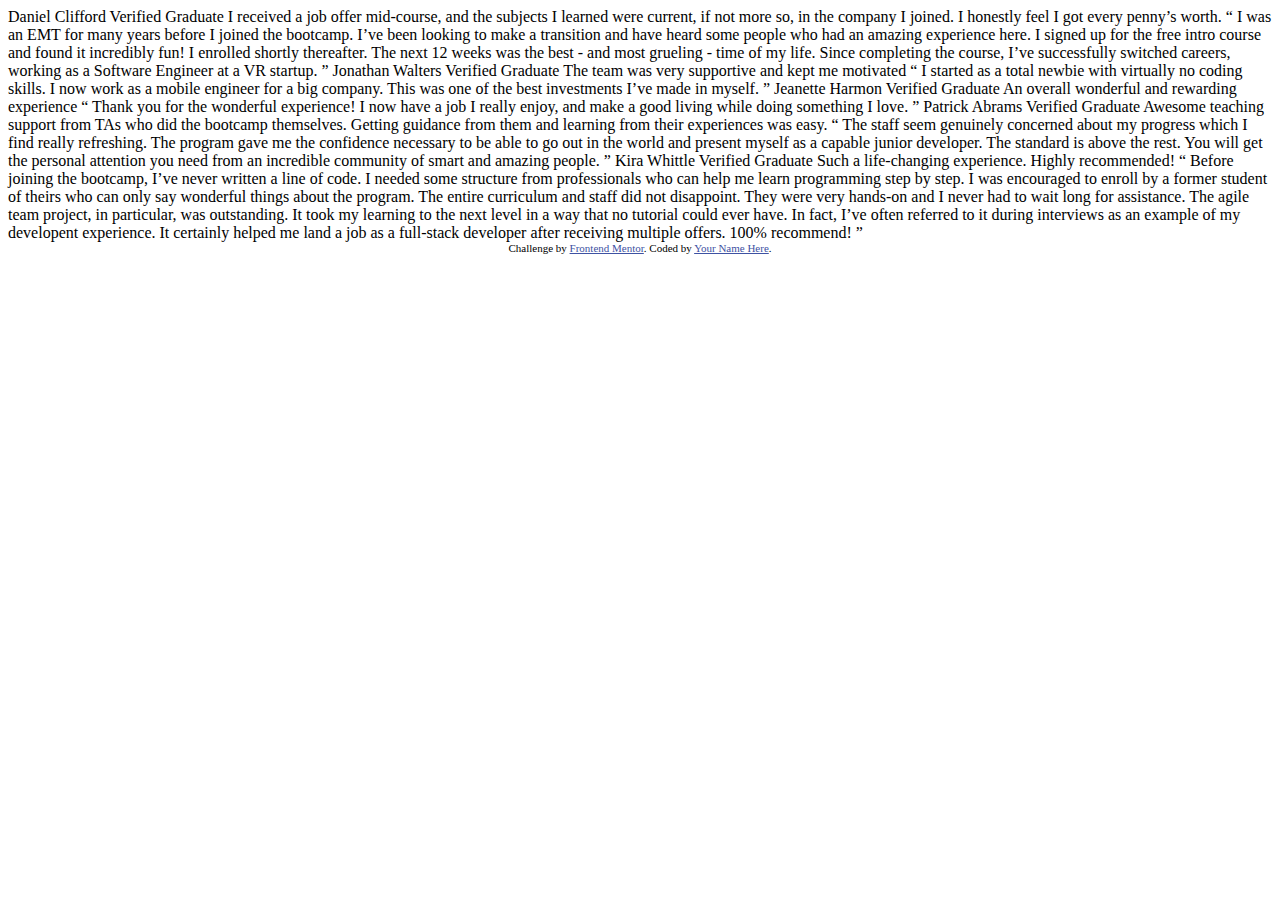
==== index.html @ 877fb2da "Primer commit" ====
<!DOCTYPE html>
<html lang="en">
<head>
  <meta charset="UTF-8">
  <meta name="viewport" content="width=device-width, initial-scale=1.0"> <!-- displays site properly based on user's device -->

  <link rel="icon" type="image/png" sizes="32x32" href="./images/favicon-32x32.png">
  
  <title>Frontend Mentor | [Challenge Name Here]</title>

  <!-- Feel free to remove these styles or customise in your own stylesheet 👍 -->
  <style>
    .attribution { font-size: 11px; text-align: center; }
    .attribution a { color: hsl(228, 45%, 44%); }
  </style>
</head>
<body>
  Daniel Clifford
  Verified Graduate

  I received a job offer mid-course, and the subjects I learned were current, if not more so, 
  in the company I joined. I honestly feel I got every penny’s worth.

  “ I was an EMT for many years before I joined the bootcamp. I’ve been looking to make a 
  transition and have heard some people who had an amazing experience here. I signed up 
  for the free intro course and found it incredibly fun! I enrolled shortly thereafter. 
  The next 12 weeks was the best - and most grueling - time of my life. Since completing 
  the course, I’ve successfully switched careers, working as a Software Engineer at a VR startup. ”

  Jonathan Walters
  Verified Graduate

  The team was very supportive and kept me motivated

  “ I started as a total newbie with virtually no coding skills. I now work as a mobile engineer 
  for a big company. This was one of the best investments I’ve made in myself. ”

  Jeanette Harmon
  Verified Graduate

  An overall wonderful and rewarding experience

  “ Thank you for the wonderful experience! I now have a job I really enjoy, and make a good living 
  while doing something I love. ”

  Patrick Abrams
  Verified Graduate

  Awesome teaching support from TAs who did the bootcamp themselves. Getting guidance from them and 
  learning from their experiences was easy.

  “ The staff seem genuinely concerned about my progress which I find really refreshing. The program 
  gave me the confidence necessary to be able to go out in the world and present myself as a capable 
  junior developer. The standard is above the rest. You will get the personal attention you need from 
  an incredible community of smart and amazing people. ”

  Kira Whittle
  Verified Graduate

  Such a life-changing experience. Highly recommended!

  “ Before joining the bootcamp, I’ve never written a line of code. I needed some structure from 
  professionals who can help me learn programming step by step. I was encouraged to enroll by a former 
  student of theirs who can only say wonderful things about the program. The entire curriculum and staff 
  did not disappoint. They were very hands-on and I never had to wait long for assistance. The agile team 
  project, in particular, was outstanding. It took my learning to the next level in a way that no tutorial 
  could ever have. In fact, I’ve often referred to it during interviews as an example of my developent 
  experience. It certainly helped me land a job as a full-stack developer after receiving multiple offers. 
  100% recommend! ”
  
  <div class="attribution">
    Challenge by <a href="https://www.frontendmentor.io?ref=challenge" target="_blank">Frontend Mentor</a>. 
    Coded by <a href="#">Your Name Here</a>.
  </div>
</body>
</html>
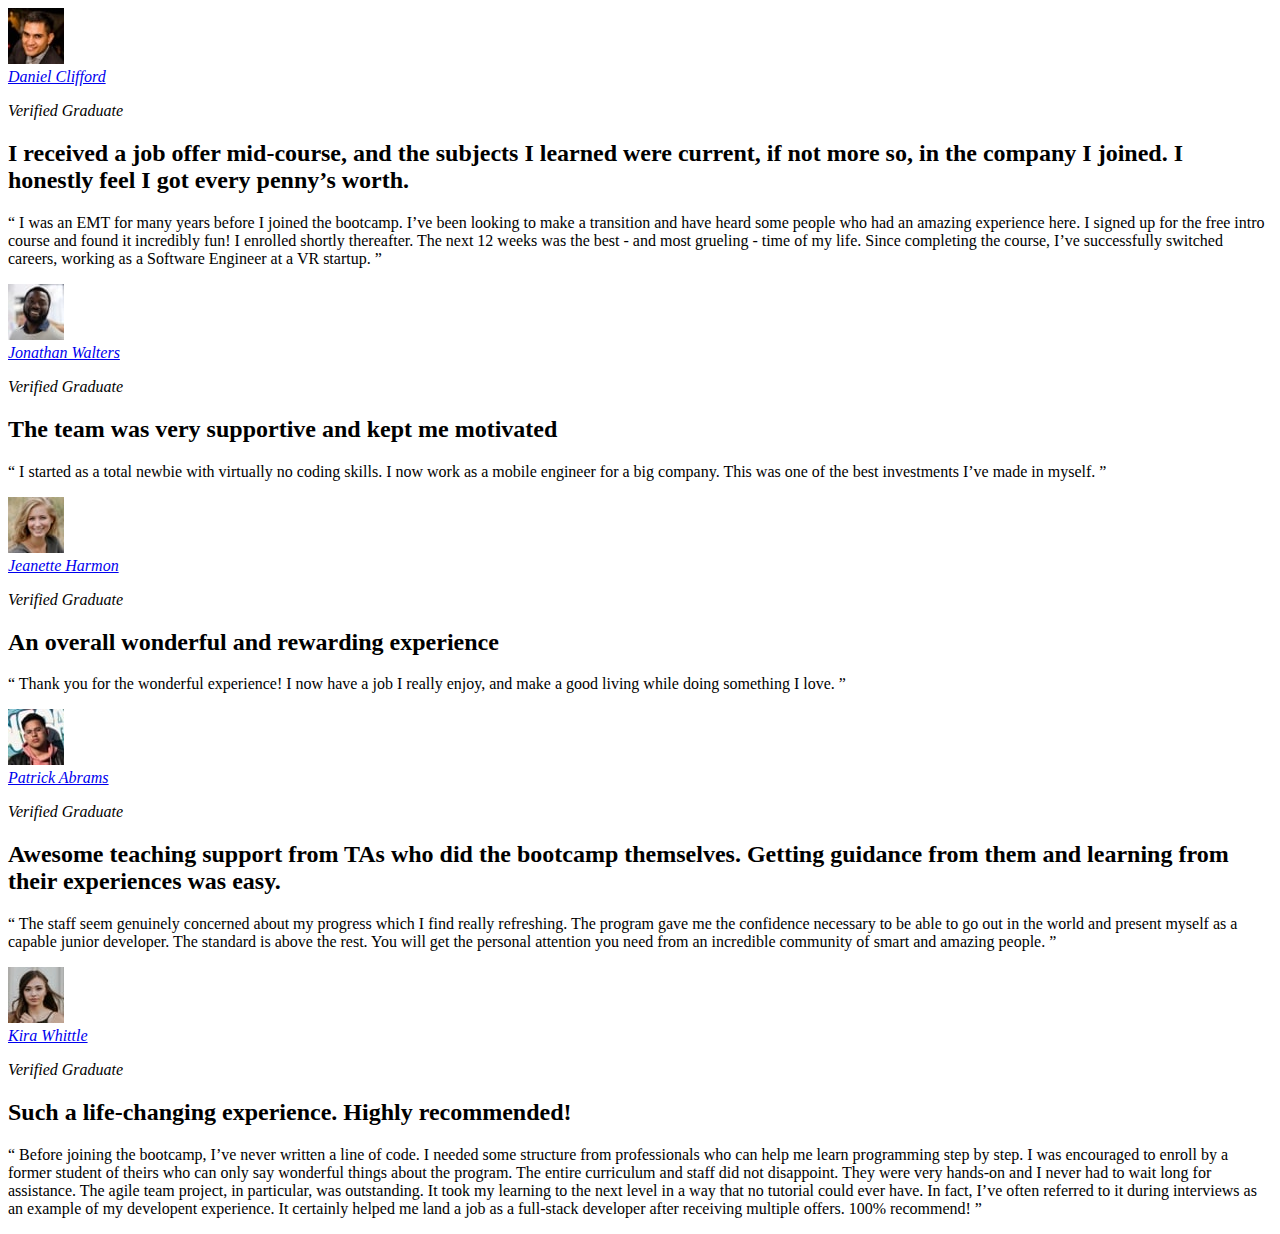
==== commit c8827e03: "Modificando: Organizando el html" ====
--- a/index.html
+++ b/index.html
@@ -1,76 +1,113 @@
 <!DOCTYPE html>
 <html lang="en">
-<head>
-  <meta charset="UTF-8">
-  <meta name="viewport" content="width=device-width, initial-scale=1.0"> <!-- displays site properly based on user's device -->
+  <head>
+    <meta charset="UTF-8" />
+    <meta name="viewport" content="width=device-width, initial-scale=1.0" />
+    <!-- displays site properly based on user's device -->
 
-  <link rel="icon" type="image/png" sizes="32x32" href="./images/favicon-32x32.png">
-  
-  <title>Frontend Mentor | [Challenge Name Here]</title>
+    <link
+      rel="icon"
+      type="image/png"
+      sizes="32x32"
+      href="./images/favicon-32x32.png"
+    />
 
-  <!-- Feel free to remove these styles or customise in your own stylesheet 👍 -->
-  <style>
-    .attribution { font-size: 11px; text-align: center; }
-    .attribution a { color: hsl(228, 45%, 44%); }
-  </style>
-</head>
-<body>
-  Daniel Clifford
-  Verified Graduate
-
-  I received a job offer mid-course, and the subjects I learned were current, if not more so, 
-  in the company I joined. I honestly feel I got every penny’s worth.
-
-  “ I was an EMT for many years before I joined the bootcamp. I’ve been looking to make a 
-  transition and have heard some people who had an amazing experience here. I signed up 
-  for the free intro course and found it incredibly fun! I enrolled shortly thereafter. 
-  The next 12 weeks was the best - and most grueling - time of my life. Since completing 
-  the course, I’ve successfully switched careers, working as a Software Engineer at a VR startup. ”
-
-  Jonathan Walters
-  Verified Graduate
-
-  The team was very supportive and kept me motivated
-
-  “ I started as a total newbie with virtually no coding skills. I now work as a mobile engineer 
-  for a big company. This was one of the best investments I’ve made in myself. ”
-
-  Jeanette Harmon
-  Verified Graduate
-
-  An overall wonderful and rewarding experience
-
-  “ Thank you for the wonderful experience! I now have a job I really enjoy, and make a good living 
-  while doing something I love. ”
-
-  Patrick Abrams
-  Verified Graduate
-
-  Awesome teaching support from TAs who did the bootcamp themselves. Getting guidance from them and 
-  learning from their experiences was easy.
-
-  “ The staff seem genuinely concerned about my progress which I find really refreshing. The program 
-  gave me the confidence necessary to be able to go out in the world and present myself as a capable 
-  junior developer. The standard is above the rest. You will get the personal attention you need from 
-  an incredible community of smart and amazing people. ”
-
-  Kira Whittle
-  Verified Graduate
-
-  Such a life-changing experience. Highly recommended!
-
-  “ Before joining the bootcamp, I’ve never written a line of code. I needed some structure from 
-  professionals who can help me learn programming step by step. I was encouraged to enroll by a former 
-  student of theirs who can only say wonderful things about the program. The entire curriculum and staff 
-  did not disappoint. They were very hands-on and I never had to wait long for assistance. The agile team 
-  project, in particular, was outstanding. It took my learning to the next level in a way that no tutorial 
-  could ever have. In fact, I’ve often referred to it during interviews as an example of my developent 
-  experience. It certainly helped me land a job as a full-stack developer after receiving multiple offers. 
-  100% recommend! ”
-  
-  <div class="attribution">
-    Challenge by <a href="https://www.frontendmentor.io?ref=challenge" target="_blank">Frontend Mentor</a>. 
-    Coded by <a href="#">Your Name Here</a>.
-  </div>
-</body>
-</html>+    <title>testimonials-section</title>
+  </head>
+  <body>
+    <main>
+      <!-- Opinion de Daniel -->
+      <article>
+        <img src="./images/image-daniel.jpg" alt="Foto de daniel" />
+        <address>
+          <a href="#">Daniel Clifford</a>
+          <p>Verified Graduate</p>
+        </address>
+        <h2>
+          I received a job offer mid-course, and the subjects I learned were
+          current, if not more so, in the company I joined. I honestly feel I
+          got every penny’s worth.
+        </h2>
+        <p>
+          “ I was an EMT for many years before I joined the bootcamp. I’ve been
+          looking to make a transition and have heard some people who had an
+          amazing experience here. I signed up for the free intro course and
+          found it incredibly fun! I enrolled shortly thereafter. The next 12
+          weeks was the best - and most grueling - time of my life. Since
+          completing the course, I’ve successfully switched careers, working as
+          a Software Engineer at a VR startup. ”
+        </p>
+      </article>
+      <!-- Opinion de jonathan -->
+      <article>
+        <img src="./images/image-jonathan.jpg" alt="Foto de Jonathan" />
+        <address>
+          <a href="#">Jonathan Walters</a>
+          <p>Verified Graduate</p>
+        </address>
+        <h2>The team was very supportive and kept me motivated</h2>
+        <p>
+          “ I started as a total newbie with virtually no coding skills. I now
+          work as a mobile engineer for a big company. This was one of the best
+          investments I’ve made in myself. ”
+        </p>
+      </article>
+      <!-- Opinion de jeanette -->
+      <article>
+        <img src="./images/image-jeanette.jpg" alt="Foto de Jeanette" />
+        <address>
+          <a href="#">Jeanette Harmon</a>
+          <p>Verified Graduate</p>
+        </address>
+        <h2>An overall wonderful and rewarding experience</h2>
+        <p>
+          “ Thank you for the wonderful experience! I now have a job I really
+          enjoy, and make a good living while doing something I love. ”
+        </p>
+      </article>
+      <!-- opinion de Patrick -->
+      <article>
+        <img src="./images/image-patrick.jpg" alt="Foto de Patrick" />
+        <address>
+          <a href="#">Patrick Abrams</a>
+          <p>Verified Graduate</p>
+        </address>
+        <h2>
+          Awesome teaching support from TAs who did the bootcamp themselves.
+          Getting guidance from them and learning from their experiences was
+          easy.
+        </h2>
+        <p>
+          “ The staff seem genuinely concerned about my progress which I find
+          really refreshing. The program gave me the confidence necessary to be
+          able to go out in the world and present myself as a capable junior
+          developer. The standard is above the rest. You will get the personal
+          attention you need from an incredible community of smart and amazing
+          people. ”
+        </p>
+      </article>
+      <!-- Pínion de Kira -->
+      <article>
+        <img src="./images/image-kira.jpg" alt="Foto de Kira " />
+        <address>
+          <a href="#">Kira Whittle</a>
+          <p>Verified Graduate</p>
+        </address>
+        <h2>Such a life-changing experience. Highly recommended!</h2>
+        <p>
+          “ Before joining the bootcamp, I’ve never written a line of code. I
+          needed some structure from professionals who can help me learn
+          programming step by step. I was encouraged to enroll by a former
+          student of theirs who can only say wonderful things about the program.
+          The entire curriculum and staff did not disappoint. They were very
+          hands-on and I never had to wait long for assistance. The agile team
+          project, in particular, was outstanding. It took my learning to the
+          next level in a way that no tutorial could ever have. In fact, I’ve
+          often referred to it during interviews as an example of my developent
+          experience. It certainly helped me land a job as a full-stack
+          developer after receiving multiple offers. 100% recommend! ”
+        </p>
+      </article>
+    </main>
+  </body>
+</html>
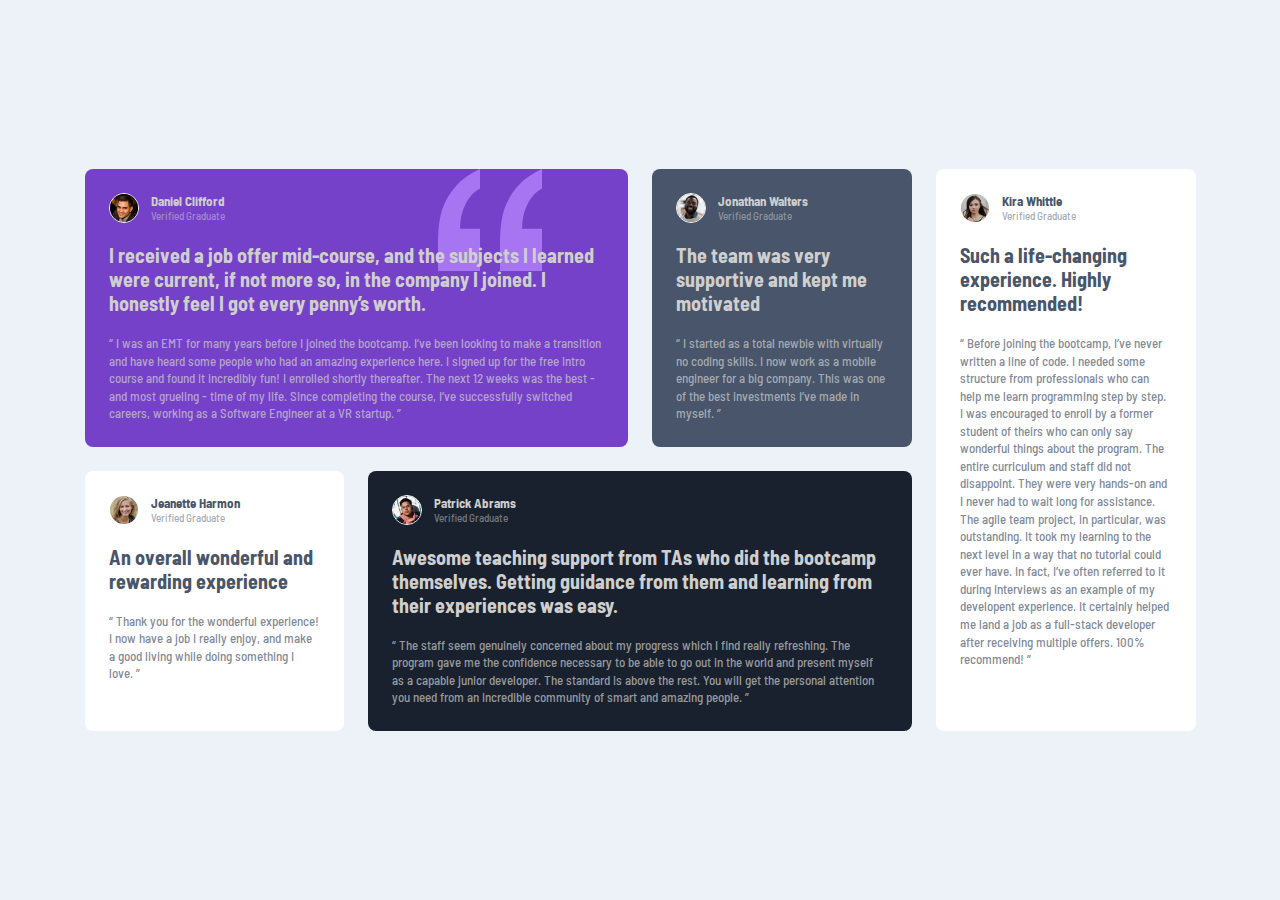
==== commit 9c5c7cb3: "Modificacion: Avanzando con el diseño, organizando el html y css" ====
--- a/index.html
+++ b/index.html
@@ -1,9 +1,8 @@
 <!DOCTYPE html>
-<html lang="en">
+<html lang="es">
   <head>
     <meta charset="UTF-8" />
     <meta name="viewport" content="width=device-width, initial-scale=1.0" />
-    <!-- displays site properly based on user's device -->
 
     <link
       rel="icon"
@@ -11,103 +10,182 @@
       sizes="32x32"
       href="./images/favicon-32x32.png"
     />
+    <!-- Hoja de estilos -->
+    <link rel="stylesheet" href="./style.css" />
 
     <title>testimonials-section</title>
   </head>
   <body>
     <main>
-      <!-- Opinion de Daniel -->
-      <article>
-        <img src="./images/image-daniel.jpg" alt="Foto de daniel" />
-        <address>
-          <a href="#">Daniel Clifford</a>
-          <p>Verified Graduate</p>
-        </address>
-        <h2>
-          I received a job offer mid-course, and the subjects I learned were
-          current, if not more so, in the company I joined. I honestly feel I
-          got every penny’s worth.
-        </h2>
-        <p>
-          “ I was an EMT for many years before I joined the bootcamp. I’ve been
-          looking to make a transition and have heard some people who had an
-          amazing experience here. I signed up for the free intro course and
-          found it incredibly fun! I enrolled shortly thereafter. The next 12
-          weeks was the best - and most grueling - time of my life. Since
-          completing the course, I’ve successfully switched careers, working as
-          a Software Engineer at a VR startup. ”
-        </p>
-      </article>
-      <!-- Opinion de jonathan -->
-      <article>
-        <img src="./images/image-jonathan.jpg" alt="Foto de Jonathan" />
-        <address>
-          <a href="#">Jonathan Walters</a>
-          <p>Verified Graduate</p>
-        </address>
-        <h2>The team was very supportive and kept me motivated</h2>
-        <p>
-          “ I started as a total newbie with virtually no coding skills. I now
-          work as a mobile engineer for a big company. This was one of the best
-          investments I’ve made in myself. ”
-        </p>
-      </article>
-      <!-- Opinion de jeanette -->
-      <article>
-        <img src="./images/image-jeanette.jpg" alt="Foto de Jeanette" />
-        <address>
-          <a href="#">Jeanette Harmon</a>
-          <p>Verified Graduate</p>
-        </address>
-        <h2>An overall wonderful and rewarding experience</h2>
-        <p>
-          “ Thank you for the wonderful experience! I now have a job I really
-          enjoy, and make a good living while doing something I love. ”
-        </p>
-      </article>
-      <!-- opinion de Patrick -->
-      <article>
-        <img src="./images/image-patrick.jpg" alt="Foto de Patrick" />
-        <address>
-          <a href="#">Patrick Abrams</a>
-          <p>Verified Graduate</p>
-        </address>
-        <h2>
-          Awesome teaching support from TAs who did the bootcamp themselves.
-          Getting guidance from them and learning from their experiences was
-          easy.
-        </h2>
-        <p>
-          “ The staff seem genuinely concerned about my progress which I find
-          really refreshing. The program gave me the confidence necessary to be
-          able to go out in the world and present myself as a capable junior
-          developer. The standard is above the rest. You will get the personal
-          attention you need from an incredible community of smart and amazing
-          people. ”
-        </p>
-      </article>
-      <!-- Pínion de Kira -->
-      <article>
-        <img src="./images/image-kira.jpg" alt="Foto de Kira " />
-        <address>
-          <a href="#">Kira Whittle</a>
-          <p>Verified Graduate</p>
-        </address>
-        <h2>Such a life-changing experience. Highly recommended!</h2>
-        <p>
-          “ Before joining the bootcamp, I’ve never written a line of code. I
-          needed some structure from professionals who can help me learn
-          programming step by step. I was encouraged to enroll by a former
-          student of theirs who can only say wonderful things about the program.
-          The entire curriculum and staff did not disappoint. They were very
-          hands-on and I never had to wait long for assistance. The agile team
-          project, in particular, was outstanding. It took my learning to the
-          next level in a way that no tutorial could ever have. In fact, I’ve
-          often referred to it during interviews as an example of my developent
-          experience. It certainly helped me land a job as a full-stack
-          developer after receiving multiple offers. 100% recommend! ”
-        </p>
-      </article>
+      <!-- Seccion de opiniones -->
+      <section class="opinions--grid">
+        <!-- Opinion de Daniel -->
+        <article
+          class="opinion--daniel--position opinion--daniel opinion--padding--border opinion--background--violet opinion--flex"
+        >
+          <header class="opinion__header--flex">
+            <img
+              class="opinion__avatar--border"
+              src="./images/image-daniel.jpg"
+              alt="Foto de daniel"
+            />
+            <address class="opinion__address--flex">
+              <a
+                class="opinion__enlace--decoracion opinion__autor--font opinion--text-Light-gray"
+                href="#"
+              >
+                Daniel Clifford
+              </a>
+              <span class="opinion__Verified--font">Verified Graduate</span>
+            </address>
+          </header>
+          <h2 class="opinion__titulo--font opinion--text-Light-gray">
+            I received a job offer mid-course, and the subjects I learned were
+            current, if not more so, in the company I joined. I honestly feel I
+            got every penny’s worth.
+          </h2>
+          <p class="opinion__parrafo--font opinion__parrafo--light-gray">
+            “ I was an EMT for many years before I joined the bootcamp. I’ve
+            been looking to make a transition and have heard some people who had
+            an amazing experience here. I signed up for the free intro course
+            and found it incredibly fun! I enrolled shortly thereafter. The next
+            12 weeks was the best - and most grueling - time of my life. Since
+            completing the course, I’ve successfully switched careers, working
+            as a Software Engineer at a VR startup. ”
+          </p>
+        </article>
+        <!-- Opinion de jonathan -->
+        <article
+          class="opinion--jonatha--position opinion--padding--border opinion--background--grayish-blue opinion--flex"
+        >
+          <header class="opinion__header--flex">
+            <img
+              class="opinion__avatar--border"
+              src="./images/image-jonathan.jpg"
+              alt="Foto de Jonathan"
+            />
+            <address class="opinion__address--flex">
+              <a
+                class="opinion__enlace--decoracion opinion__autor--font opinion--text-Light-gray"
+                href="#"
+                >Jonathan Walters</a
+              >
+              <span class="opinion__Verified--font">Verified Graduate</span>
+            </address>
+          </header>
+          <h2 class="opinion__titulo--font opinion--text-Light-gray">
+            The team was very supportive and kept me motivated
+          </h2>
+          <p class="opinion__parrafo--font opinion__parrafo--light-gray">
+            “ I started as a total newbie with virtually no coding skills. I now
+            work as a mobile engineer for a big company. This was one of the
+            best investments I’ve made in myself. ”
+          </p>
+        </article>
+        <!-- Opinion de jeanette -->
+        <article
+          class="opinion--jeanette--position opinion--padding--border opinion--background--white opinion--flex"
+        >
+          <header class="opinion__header--flex">
+            <img
+              class="opinion__avatar--border"
+              src="./images/image-jeanette.jpg"
+              alt="Foto de Jeanette"
+            />
+            <address class="opinion__address--flex">
+              <a
+                class="opinion__enlace--decoracion opinion__autor--font opinion--text-grayish-blue"
+                href="#"
+                >Jeanette Harmon</a
+              >
+              <span
+                class="opinion__Verified--font opinion__Verified--dark-grayish"
+                >Verified Graduate</span
+              >
+            </address>
+          </header>
+          <h2 class="opinion__titulo--font opinion--text-grayish-blue">
+            An overall wonderful and rewarding experience
+          </h2>
+          <p class="opinion__parrafo--font opinion__parrafo--dark-grayish">
+            “ Thank you for the wonderful experience! I now have a job I really
+            enjoy, and make a good living while doing something I love. ”
+          </p>
+        </article>
+        <!-- opinion de Patrick -->
+        <article
+          class="opinion--patrick--position opinion--padding--border opinion--background--blackish-blue opinion--flex"
+        >
+          <header class="opinion__header--flex">
+            <img
+              class="opinion__avatar--border"
+              src="./images/image-patrick.jpg"
+              alt="Foto de Patrick"
+            />
+            <address class="opinion__address--flex">
+              <a
+                class="opinion__enlace--decoracion opinion__autor--font opinion--text-Light-gray"
+                href="#"
+                >Patrick Abrams</a
+              >
+              <span class="opinion__Verified--font">Verified Graduate</span>
+            </address>
+          </header>
+          <h2 class="opinion__titulo--font opinion--text-Light-gray">
+            Awesome teaching support from TAs who did the bootcamp themselves.
+            Getting guidance from them and learning from their experiences was
+            easy.
+          </h2>
+          <p class="opinion__parrafo--font opinion__parrafo--light-gray">
+            “ The staff seem genuinely concerned about my progress which I find
+            really refreshing. The program gave me the confidence necessary to
+            be able to go out in the world and present myself as a capable
+            junior developer. The standard is above the rest. You will get the
+            personal attention you need from an incredible community of smart
+            and amazing people. ”
+          </p>
+        </article>
+        <!-- Opinion de Kira -->
+        <article
+          class="opinion--kira--position opinion--padding--border opinion--background--white opinion--flex"
+        >
+          <header class="opinion__header--flex">
+            <img
+              class="opinion__avatar--border"
+              src="./images/image-kira.jpg"
+              alt="Foto de Kira "
+            />
+            <address class="opinion__address--flex">
+              <a
+                class="opinion__enlace--decoracion opinion__autor--font opinion--text-grayish-blue"
+                href="#"
+                >Kira Whittle</a
+              >
+              <span
+                class="opinion__Verified--font opinion__Verified--dark-grayish"
+                >Verified Graduate</span
+              >
+            </address>
+          </header>
+          <h2 class="opinion__titulo--font opinion--text-grayish-blue">
+            Such a life-changing experience. Highly recommended!
+          </h2>
+          <p class="opinion__parrafo--font opinion__parrafo--dark-grayish">
+            “ Before joining the bootcamp, I’ve never written a line of code. I
+            needed some structure from professionals who can help me learn
+            programming step by step. I was encouraged to enroll by a former
+            student of theirs who can only say wonderful things about the
+            program. The entire curriculum and staff did not disappoint. They
+            were very hands-on and I never had to wait long for assistance. The
+            agile team project, in particular, was outstanding. It took my
+            learning to the next level in a way that no tutorial could ever
+            have. In fact, I’ve often referred to it during interviews as an
+            example of my developent experience. It certainly helped me land a
+            job as a full-stack developer after receiving multiple offers. 100%
+            recommend! ”
+          </p>
+        </article>
+      </section>
     </main>
   </body>
 </html>
--- a/style.css
+++ b/style.css
@@ -0,0 +1,169 @@
+@import url('https://fonts.googleapis.com/css2?family=Barlow+Semi+Condensed:ital,wght@0,100;0,200;0,300;0,400;0,500;0,600;0,700;0,800;0,900;1,100;1,200;1,300;1,400;1,500;1,600;1,700;1,800;1,900&display=swap');
+
+:root {
+    /* Colores primarios */
+    --Moderate-violet: rgb(117, 65, 200);
+    --Very-dark-grayish-blue: rgb(72, 85, 106);
+    --Very-dark-blackish-blue: rgb(25, 33, 46);
+    --White: rgb(255, 255, 255);
+    
+    /* Color neutral */
+    --Light-gray: rgb(207, 207, 207);
+    --Light-grayish-blue: rgb(236, 242, 248);
+    
+    --Light-gray-Verified-Graduate: rgba(207, 207, 207, 0.5);
+    --Light-gray-Parrafo: rgba(207, 207, 207, 0.7);
+    
+    --Very-dark-grayish-Verified-Graduate: rgba(72, 85, 106, 0.5);
+    --Very-dark-grayish-Verified-Parrafo: rgba(72, 85, 106, 0.7);
+
+    /* tipografia */
+    --font-family: 'Barlow Semi Condensed', sans-serif;
+
+    --Weights-medium: 500;
+    --Weights-Semi-Bold: 600;
+    --Weights-Bold: 700;
+
+    --line-height-1: 120%;
+    --line-height-2: 135%;
+
+    --letter-spacing-1: 0.1%;
+    --letter-spacing-2: -0.5%;
+    --letter-spacing-3: -1%;
+}
+/* Reset basico */
+*,
+*::before,
+*::after {
+    margin: 0;
+    padding: 0;
+    border: 0;
+    box-sizing: border-box;
+    font-size: 100%;
+    font: inherit;
+    vertical-align: baseline;
+}
+main {
+    display: flex;
+    justify-content: center;
+    align-items: center;
+    min-height: 100vh;
+    background-color: var(--Light-grayish-blue);
+    font-family: var(--font-family);
+    padding: 2.5rem;
+}
+.opinions--grid {
+    display: grid;
+    grid-template-columns: repeat(4, minmax(100px, 1fr));
+    grid-template-areas: 
+    "opinionDaniel opinionDaniel opinionJonathan opinionKira"
+    "opinionJeanette opinionPatrick opinionPatrick opinionKira";
+    max-inline-size: 69.438rem;
+    gap: 1.5rem;
+}
+/* Posicionamiento de las opiniones */
+.opinion--daniel--position {
+    grid-area: opinionDaniel;
+}
+.opinion--jonatha--position {
+    grid-area: opinionJonathan;
+}
+.opinion--jeanette--position {
+    grid-area: opinionJeanette;
+}
+.opinion--patrick--position {
+    grid-area: opinionPatrick;
+}
+.opinion--kira--position {
+    grid-area: opinionKira;
+}
+/* Caracteristicas en comun de la opiniones */
+.opinion--flex {
+    display: flex;
+    flex-direction: column;
+    gap: 1.25rem;
+}
+.opinion--padding--border {
+    padding: 1.5rem;
+    border-radius: 0.5rem;
+}
+.opinion__header--flex {
+    display: flex;
+    align-items: center;
+    gap: 0.75rem;
+}
+.opinion__avatar--border {
+    border-radius: 50%;
+    border: 1px solid var(--White);
+    max-inline-size: 1.875rem;
+}
+.opinion__address--flex {
+    display: flex;
+    flex-direction: column;   
+}
+.opinion__enlace--decoracion {
+    text-decoration: none;
+}
+.opinion__autor--font {
+    font-weight: var(--Weights-Bold);
+    font-size: 0.813rem;
+    letter-spacing: var(--letter-spacing-3);
+}
+.opinion__Verified--font {
+    font-weight: var(--Weights-medium);
+    font-size: 0.688rem;
+    letter-spacing: 100%;
+    color: var(--Light-gray-Verified-Graduate);
+}
+.opinion__titulo--font {
+    font-weight: var(--Weights-Bold);
+    font-size: 1.25rem;
+    line-height: var(--line-height-1);
+    letter-spacing: var(--letter-spacing-2);
+    z-index: 1;
+}
+.opinion__parrafo--font {
+    font-weight: var(--Weights-medium);
+    font-size: 0.813rem;
+    line-height: var(--line-height-2);
+    letter-spacing: var(--letter-spacing-1);
+}
+.opinion__Verified--dark-grayish {
+    color: var(--Very-dark-grayish-Verified-Graduate);
+}
+.opinion__parrafo--light-gray {
+    color: var(--Light-gray-Parrafo);
+}
+.opinion__parrafo--dark-grayish {
+    color: var(--Very-dark-grayish-Verified-Parrafo);
+}
+.opinion--text-Light-gray {
+    color: var(--Light-gray);
+}
+.opinion--text-grayish-blue {
+    color: var(--Very-dark-grayish-blue);
+}
+/* Caracteristicas individuales */
+.opinion--background--violet {
+    background-color: var(--Moderate-violet);   
+}
+.opinion--background--white {
+    background-color: var(--White);   
+}
+.opinion--background--blackish-blue {
+    background-color: var(--Very-dark-blackish-blue);   
+}
+.opinion--background--grayish-blue {
+    background-color: var(--Very-dark-grayish-blue);   
+}
+.opinion--daniel {
+    position: relative;
+}
+.opinion--daniel::before {
+    content: url('../images/bg-pattern-quotation.svg');
+    position: absolute;
+    top: 0;
+    right: 15%;
+    width: 20%;
+    clip-path: polygon(0 0, 100% 0, 100% 100%, 0 100%);
+}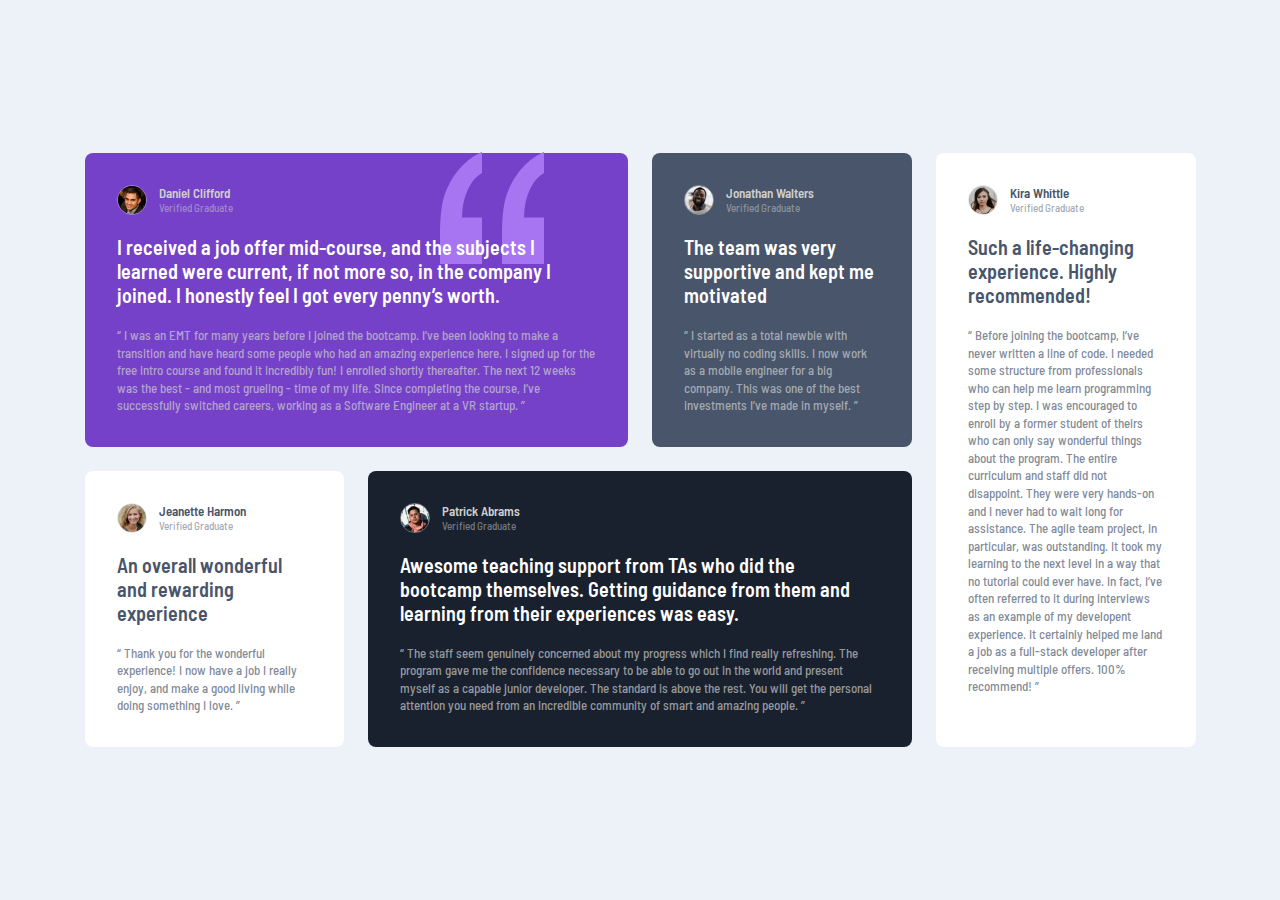
==== commit 390467f8: "Modificar: modificando estilos" ====
--- a/index.html
+++ b/index.html
@@ -39,7 +39,7 @@
               <span class="opinion__Verified--font">Verified Graduate</span>
             </address>
           </header>
-          <h2 class="opinion__titulo--font opinion--text-Light-gray">
+          <h2 class="opinion__titulo--font opinion--text-white">
             I received a job offer mid-course, and the subjects I learned were
             current, if not more so, in the company I joined. I honestly feel I
             got every penny’s worth.
@@ -73,7 +73,7 @@
               <span class="opinion__Verified--font">Verified Graduate</span>
             </address>
           </header>
-          <h2 class="opinion__titulo--font opinion--text-Light-gray">
+          <h2 class="opinion__titulo--font opinion--text-white">
             The team was very supportive and kept me motivated
           </h2>
           <p class="opinion__parrafo--font opinion__parrafo--light-gray">
@@ -131,7 +131,7 @@
               <span class="opinion__Verified--font">Verified Graduate</span>
             </address>
           </header>
-          <h2 class="opinion__titulo--font opinion--text-Light-gray">
+          <h2 class="opinion__titulo--font opinion--text-white">
             Awesome teaching support from TAs who did the bootcamp themselves.
             Getting guidance from them and learning from their experiences was
             easy.
--- a/style.css
+++ b/style.css
@@ -84,7 +84,7 @@
     gap: 1.25rem;
 }
 .opinion--padding--border {
-    padding: 1.5rem;
+    padding: 2rem;
     border-radius: 0.5rem;
 }
 .opinion__header--flex {
@@ -94,7 +94,7 @@
 }
 .opinion__avatar--border {
     border-radius: 50%;
-    border: 1px solid var(--White);
+    border: 1px solid var(--Light-gray-Verified-Graduate);
     max-inline-size: 1.875rem;
 }
 .opinion__address--flex {
@@ -105,7 +105,7 @@
     text-decoration: none;
 }
 .opinion__autor--font {
-    font-weight: var(--Weights-Bold);
+    font-weight: var(--Weights-Semi-Bold);
     font-size: 0.813rem;
     letter-spacing: var(--letter-spacing-3);
 }
@@ -116,7 +116,7 @@
     color: var(--Light-gray-Verified-Graduate);
 }
 .opinion__titulo--font {
-    font-weight: var(--Weights-Bold);
+    font-weight: var(--Weights-Semi-Bold);
     font-size: 1.25rem;
     line-height: var(--line-height-1);
     letter-spacing: var(--letter-spacing-2);
@@ -128,6 +128,7 @@
     line-height: var(--line-height-2);
     letter-spacing: var(--letter-spacing-1);
 }
+/* Colores */
 .opinion__Verified--dark-grayish {
     color: var(--Very-dark-grayish-Verified-Graduate);
 }
@@ -139,6 +140,9 @@
 }
 .opinion--text-Light-gray {
     color: var(--Light-gray);
+}
+.opinion--text-white {
+    color: var(--White);
 }
 .opinion--text-grayish-blue {
     color: var(--Very-dark-grayish-blue);
@@ -162,8 +166,7 @@
 .opinion--daniel::before {
     content: url('../images/bg-pattern-quotation.svg');
     position: absolute;
-    top: 0;
-    right: 15%;
-    width: 20%;
-    clip-path: polygon(0 0, 100% 0, 100% 100%, 0 100%);
+    top: 1.5%;
+    right: 15.5%;
+    transform: scale(1, 1.1)
 }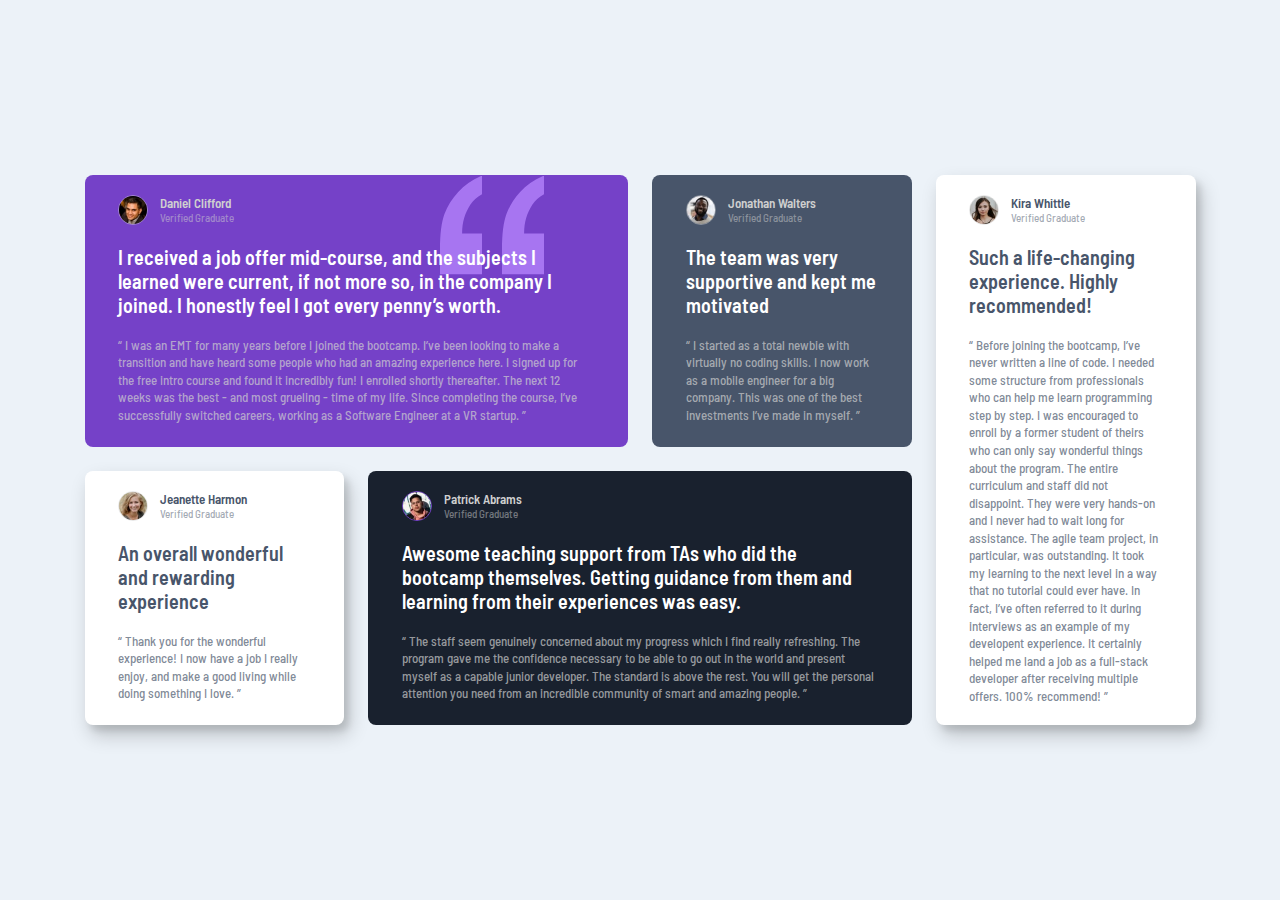
==== commit 695f0360: "modificar: Agregando responsividad y ajustando detalles en los estilos" ====
--- a/index.html
+++ b/index.html
@@ -84,7 +84,7 @@
         </article>
         <!-- Opinion de jeanette -->
         <article
-          class="opinion--jeanette--position opinion--padding--border opinion--background--white opinion--flex"
+          class="opinion--jeanette--position opinion--padding--border opinion--background--white opinion--flex opinion--box-shadow-suave"
         >
           <header class="opinion__header--flex">
             <img
@@ -118,7 +118,7 @@
         >
           <header class="opinion__header--flex">
             <img
-              class="opinion__avatar--border"
+              class="opinion__avatar--border opinion__avartar--border-color-patrick"
               src="./images/image-patrick.jpg"
               alt="Foto de Patrick"
             />
@@ -147,7 +147,7 @@
         </article>
         <!-- Opinion de Kira -->
         <article
-          class="opinion--kira--position opinion--padding--border opinion--background--white opinion--flex"
+          class="opinion--kira--position opinion--padding--border opinion--background--white opinion--flex opinion--box-shadow-suave"
         >
           <header class="opinion__header--flex">
             <img
--- a/style.css
+++ b/style.css
@@ -50,7 +50,7 @@
     min-height: 100vh;
     background-color: var(--Light-grayish-blue);
     font-family: var(--font-family);
-    padding: 2.5rem;
+    padding: 1.5rem;
 }
 .opinions--grid {
     display: grid;
@@ -84,7 +84,7 @@
     gap: 1.25rem;
 }
 .opinion--padding--border {
-    padding: 2rem;
+    padding: 1.25rem 2.1rem;
     border-radius: 0.5rem;
 }
 .opinion__header--flex {
@@ -128,7 +128,7 @@
     line-height: var(--line-height-2);
     letter-spacing: var(--letter-spacing-1);
 }
-/* Colores */
+/* Colores de textos*/
 .opinion__Verified--dark-grayish {
     color: var(--Very-dark-grayish-Verified-Graduate);
 }
@@ -160,13 +160,51 @@
 .opinion--background--grayish-blue {
     background-color: var(--Very-dark-grayish-blue);   
 }
+.opinion__avartar--border-color-patrick {
+    border-color: var(--Moderate-violet);
+}
+.opinion--box-shadow-suave {
+    box-shadow: 5px 10px 20px rgba(0, 0, 0, 0.2),
+    5px 6px 6px rgba(0, 0, 0, 0.1);
+}
 .opinion--daniel {
     position: relative;
 }
 .opinion--daniel::before {
-    content: url('../images/bg-pattern-quotation.svg');
+    content: url('./images/bg-pattern-quotation.svg');
     position: absolute;
-    top: 1.5%;
+    top: -1px;
     right: 15.5%;
-    transform: scale(1, 1.1)
+    transform: scale(1, 0.97);
+}
+/* Responsividad */
+@media screen  and (max-width: 1024px){
+    .opinions--grid {
+        grid-template-columns: repeat(3, minmax(100px, 1fr));
+        grid-template-areas: 
+        "opinionDaniel opinionDaniel opinionJonathan"
+        "opinionJeanette opinionPatrick opinionPatrick"
+        "opinionKira opinionKira opinionKira";
+    }
+}
+@media screen  and (max-width: 768px){
+    .opinions--grid {
+        grid-template-columns: repeat(2, minmax(100px, 1fr));
+        grid-template-areas: 
+        "opinionDaniel opinionDaniel"
+        "opinionJonathan opinionJeanette"
+        "opinionPatrick opinionPatrick"
+        "opinionKira opinionKira";
+    }
+}
+@media screen  and (max-width: 425px){
+    .opinions--grid {
+        grid-template-columns: repeat(1, minmax(100px, 1fr));
+        grid-template-areas: 
+        "opinionDaniel"
+        "opinionJonathan"
+        "opinionJeanette"
+        "opinionPatrick"
+        "opinionKira";
+    }
 }